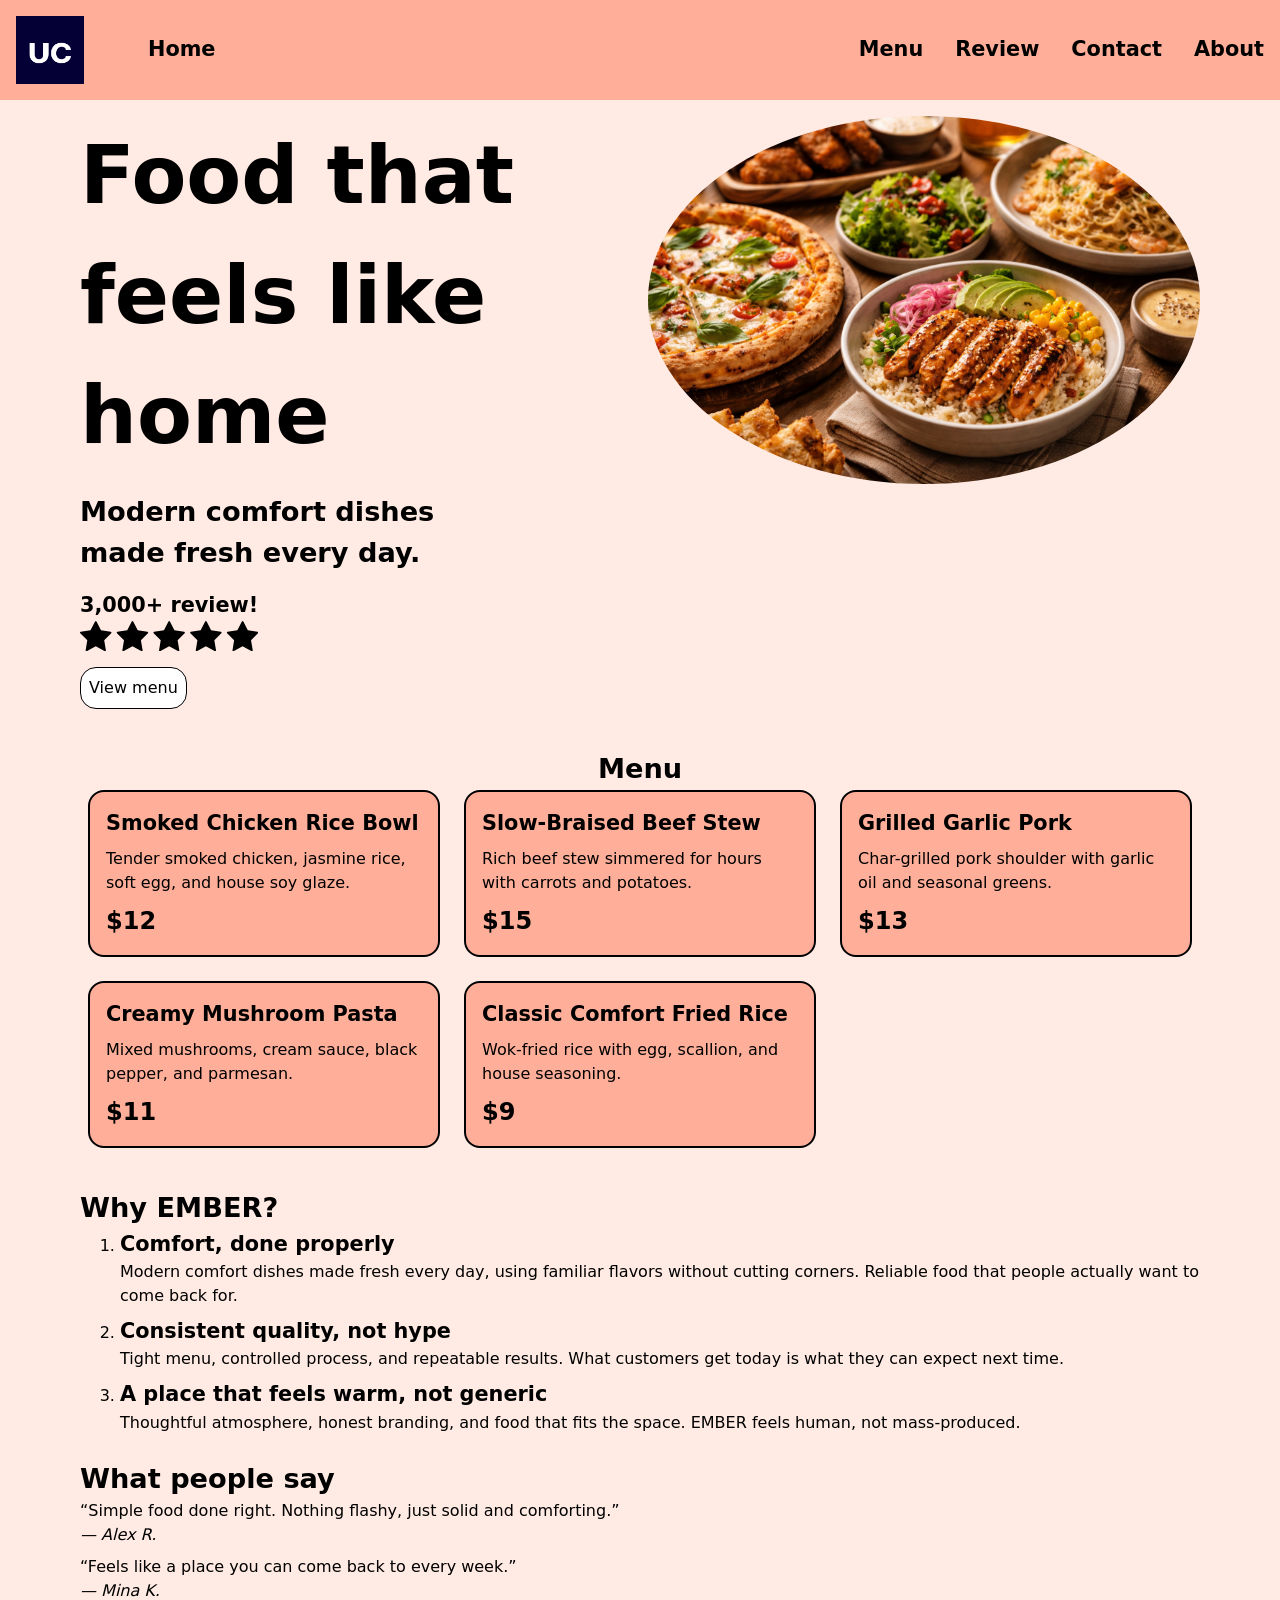
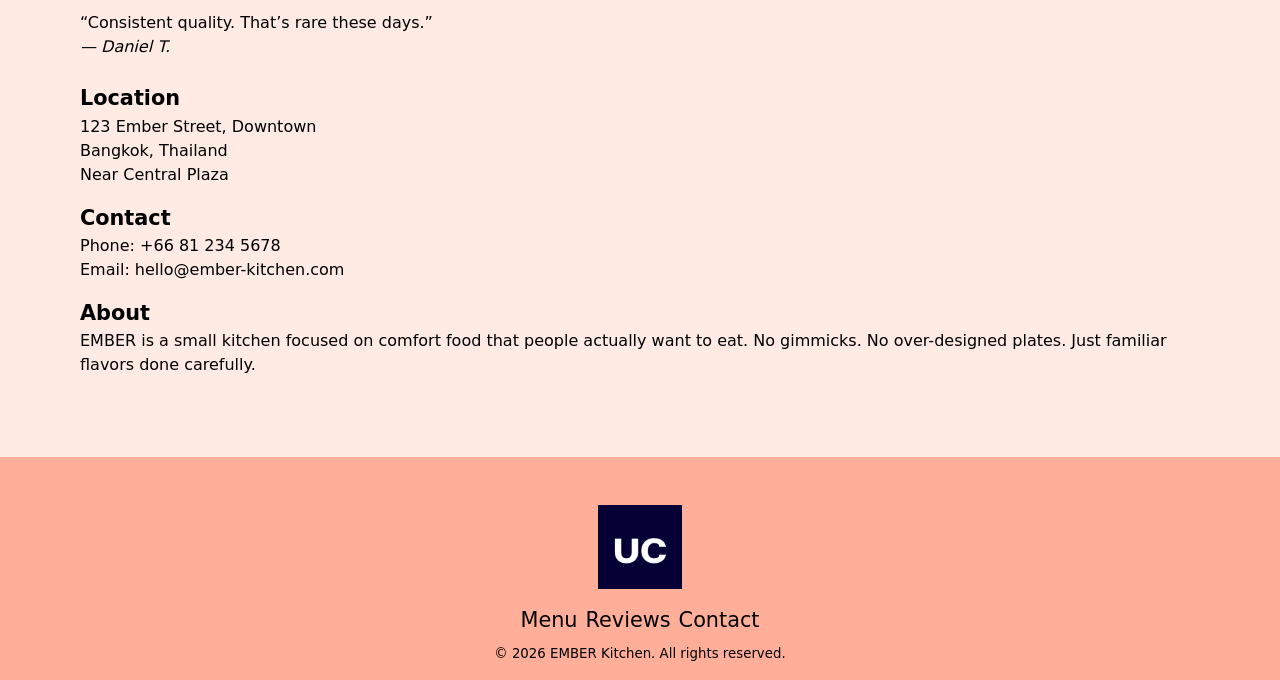
==== Ember/index.html @ 8b1e7530 "rename the folder + chnage the order" ====
<!doctype html>
<html lang="en">
  <head>
    <meta charset="UTF-8" />
    <meta name="viewport" content="width=device-width, initial-scale=1.0" />
    <link rel="stylesheet" href="./style.css" />
    <script src="./script.js" defer></script>
    <link
      rel="icon"
      type="image/x-icon"
      href="./assets/images/Ember logo with flame icon.png"
    />
    <title>Sample landing page</title>
  </head>
  <body>
    <a href="#main-content" class="skip-link">Skip to main content</a>

    <button
      class="open-sidebar-button"
      onclick="openSidebar()"
      aria-label="open the sidebar"
      aria-expanded="false"
    >
      <svg
        xmlns="http://www.w3.org/2000/svg"
        height="40px"
        viewBox="0 -960 960 960"
        width="40px"
        fill="#c9c9c9"
      >
        <path
          d="M165.13-254.62q-10.68 0-17.9-7.26-7.23-7.26-7.23-18t7.23-17.86q7.22-7.13 17.9-7.13h629.74q10.68 0 17.9 7.26 7.23 7.26 7.23 18t-7.23 17.87q-7.22 7.12-17.9 7.12H165.13Zm0-200.25q-10.68 0-17.9-7.27-7.23-7.26-7.23-17.99 0-10.74 7.23-17.87 7.22-7.13 17.9-7.13h629.74q10.68 0 17.9 7.27 7.23 7.26 7.23 17.99 0 10.74-7.23 17.87-7.22 7.13-17.9 7.13H165.13Zm0-200.26q-10.68 0-17.9-7.26-7.23-7.26-7.23-18t7.23-17.87q7.22-7.12 17.9-7.12h629.74q10.68 0 17.9 7.26 7.23 7.26 7.23 18t-7.23 17.86q-7.22 7.13-17.9 7.13H165.13Z"
        />
      </svg>
    </button>

    <header id="site-header">
      <nav>
        <ul class="nav-list">
          <li class="logo">
            <img src="./assets/images/Icon.png" alt="UmbraCode's logo" />
          </li>
          <li class="close-sidebar-li">
            <button
              class="close-sidebar-button"
              onclick="closeSidebar()"
              aria-label="close the sidebar"
            >
              <svg
                xmlns="http://www.w3.org/2000/svg"
                height="40px"
                viewBox="0 -960 960 960"
                width="40px"
                fill="#c9c9c9"
              >
                <path
                  d="m480-444.62-209.69 209.7q-7.23 7.23-17.5 7.42-10.27.19-17.89-7.42-7.61-7.62-7.61-17.7 0-10.07 7.61-17.69L444.62-480l-209.7-209.69q-7.23-7.23-7.42-17.5-.19-10.27 7.42-17.89 7.62-7.61 17.7-7.61 10.07 0 17.69 7.61L480-515.38l209.69-209.7q7.23-7.23 17.5-7.42 10.27-.19 17.89 7.42 7.61 7.62 7.61 17.7 0 10.07-7.61 17.69L515.38-480l209.7 209.69q7.23 7.23 7.42 17.5.19 10.27-7.42 17.89-7.62 7.61-17.7 7.61-10.07 0-17.69-7.61L480-444.62Z"
                />
              </svg>
            </button>
          </li>
          <li class="home link"><a href="/" aria-current="page">Home</a></li>
          <li class="link"><a href="#menu">Menu</a></li>
          <li class="link"><a href="#review">Review</a></li>
          <li class="link"><a href="#contact">Contact</a></li>
          <li class="link"><a href="#about">About</a></li>
        </ul>
      </nav>
    </header>

    <div id="overlay" onclick="closeSidebar()"></div>

    <main id="main-content">
      <section class="hero">
        <div class="hero-left">
          <h1>Food that feels like home</h1>
          <h2>Modern comfort dishes made fresh every day.</h2>
          <div class="social-proof-1">
            <h3 class="number-review">3,000+ review!</h3>
            <div class="review-star">
              <svg
                xmlns="http://www.w3.org/2000/svg"
                shape-rendering="geometricPrecision"
                text-rendering="geometricPrecision"
                image-rendering="optimizeQuality"
                fill-rule="evenodd"
                clip-rule="evenodd"
                viewBox="0 0 512 86.832"
              >
                <defs>
                  <linearGradient
                    id="prefix__a"
                    gradientUnits="userSpaceOnUse"
                    x1="45.578"
                    y1="3.495"
                    x2="45.579"
                    y2="64.504"
                  >
                    <stop offset="0" stop-color="#FFD433" />
                    <stop offset=".471" stop-color="#FABE2B" />
                    <stop offset="1" stop-color="#F4A722" />
                  </linearGradient>
                  <linearGradient
                    id="prefix__b"
                    gradientUnits="userSpaceOnUse"
                    x1="151.001"
                    y1="3.495"
                    x2="151.002"
                    y2="64.504"
                  >
                    <stop offset="0" stop-color="#FFD433" />
                    <stop offset=".471" stop-color="#FABE2B" />
                    <stop offset="1" stop-color="#F4A722" />
                  </linearGradient>
                  <linearGradient
                    id="prefix__c"
                    gradientUnits="userSpaceOnUse"
                    x1="256.423"
                    y1="3.495"
                    x2="256.425"
                    y2="64.504"
                  >
                    <stop offset="0" stop-color="#FFD433" />
                    <stop offset=".471" stop-color="#FABE2B" />
                    <stop offset="1" stop-color="#F4A722" />
                  </linearGradient>
                  <linearGradient
                    id="prefix__d"
                    gradientUnits="userSpaceOnUse"
                    x1="361.846"
                    y1="3.495"
                    x2="361.848"
                    y2="64.504"
                  >
                    <stop offset="0" stop-color="#FFD433" />
                    <stop offset=".471" stop-color="#FABE2B" />
                    <stop offset="1" stop-color="#F4A722" />
                  </linearGradient>
                  <linearGradient
                    id="prefix__e"
                    gradientUnits="userSpaceOnUse"
                    x1="467.269"
                    y1="3.495"
                    x2="467.27"
                    y2="64.504"
                  >
                    <stop offset="0" stop-color="#FFD433" />
                    <stop offset=".471" stop-color="#FABE2B" />
                    <stop offset="1" stop-color="#F4A722" />
                  </linearGradient>
                </defs>
                <path
                  fill="#F0B100"
                  fill-rule="nonzero"
                  d="M69.462 55.479l4.885 28.637a2.356 2.356 0 01-.246 1.484 2.322 2.322 0 01-3.14.955L45.278 72.818l-25.58 13.681a2.324 2.324 0 01-3.489-2.365l4.719-28.643L.737 34.906a2.31 2.31 0 01-.714-1.369 2.328 2.328 0 011.975-2.631l28.203-4.038L43.197 1.29a2.325 2.325 0 014.157-.011L60.236 26.87l28.078 4.036a2.324 2.324 0 011.337 3.923l-20.189 20.65z"
                />
                <path
                  fill="url(#prefix__a)"
                  d="M72.053 84.507L66.97 54.706l21.016-21.497L58.706 29 45.278 2.325 31.725 29 2.326 33.209l21.087 21.497-4.91 29.801 26.775-14.321z"
                />
                <path
                  fill="#F0B100"
                  fill-rule="nonzero"
                  d="M174.885 55.479l4.885 28.637a2.356 2.356 0 01-.246 1.484 2.322 2.322 0 01-3.14.955l-25.683-13.737-25.58 13.681a2.324 2.324 0 01-3.489-2.365l4.719-28.643-20.192-20.585a2.328 2.328 0 011.262-4l28.203-4.038L148.62 1.29a2.325 2.325 0 014.157-.011l12.882 25.591 28.077 4.036a2.324 2.324 0 011.338 3.923l-20.189 20.65z"
                />
                <path
                  fill="url(#prefix__b)"
                  d="M177.476 84.507l-5.083-29.801 21.016-21.497L164.128 29 150.701 2.325 137.149 29l-29.4 4.209 21.087 21.497-4.911 29.801 26.776-14.321z"
                />
                <path
                  fill="#F0B100"
                  fill-rule="nonzero"
                  d="M280.308 55.479l4.885 28.637a2.363 2.363 0 01-.246 1.484 2.322 2.322 0 01-3.14.955l-25.683-13.737-25.58 13.681a2.325 2.325 0 01-3.49-2.365l4.72-28.643-20.192-20.585a2.328 2.328 0 011.262-4l28.203-4.038L254.043 1.29a2.325 2.325 0 014.157-.011l12.881 25.591 28.078 4.036a2.324 2.324 0 011.338 3.923l-20.189 20.65z"
                />
                <path
                  fill="url(#prefix__c)"
                  d="M282.899 84.507l-5.083-29.801 21.016-21.497L269.551 29 256.124 2.325 242.571 29l-29.399 4.209 21.087 21.497-4.91 29.801 26.775-14.321z"
                />
                <path
                  fill="#F0B100"
                  fill-rule="nonzero"
                  d="M385.731 55.479l4.885 28.637a2.363 2.363 0 01-.247 1.484 2.321 2.321 0 01-3.14.955l-25.682-13.737-25.58 13.681a2.326 2.326 0 01-3.49-2.365l4.72-28.643-20.192-20.585a2.328 2.328 0 011.262-4l28.203-4.038L359.466 1.29a2.324 2.324 0 014.156-.011l12.883 25.591 28.077 4.036a2.324 2.324 0 011.338 3.923l-20.189 20.65z"
                />
                <path
                  fill="url(#prefix__d)"
                  d="M388.322 84.507l-5.083-29.801 21.016-21.497L374.974 29 361.547 2.325 347.994 29l-29.399 4.209 21.087 21.497-4.911 29.801 26.776-14.321z"
                />
                <path
                  fill="#F0B100"
                  fill-rule="nonzero"
                  d="M491.153 55.479l4.885 28.637a2.356 2.356 0 01-.246 1.484 2.322 2.322 0 01-3.14.955l-25.683-13.737-25.58 13.681a2.324 2.324 0 01-3.489-2.365l4.719-28.643-20.192-20.585a2.328 2.328 0 011.262-4l28.203-4.038L464.888 1.29a2.325 2.325 0 014.157-.011l12.882 25.591 28.077 4.036a2.324 2.324 0 011.338 3.923l-20.189 20.65z"
                />
                <path
                  fill="url(#prefix__e)"
                  d="M493.744 84.507l-5.083-29.801 21.016-21.497L480.396 29 466.969 2.325 453.417 29l-29.4 4.209 21.087 21.497-4.911 29.801 26.776-14.321z"
                />
              </svg>
            </div>
          </div>
          <a class="cta" href="#menu">View menu</a>
        </div>
        <div class="hero-right">
          <img
            src="./assets/images/Comfort food feast on rustic table.png"
            alt="Assorted comfort dishes served at EMBER Kitchen"
          />
        </div>
      </section>

      <section class="menu" id="menu">
        <h2>Menu</h2>
        <div class="menu-grid">
          <article class="menu-item">
            <h3>Smoked Chicken Rice Bowl</h3>
            <p>
              Tender smoked chicken, jasmine rice, soft egg, and house soy
              glaze.
            </p>
            <span class="price">$12</span>
          </article>

          <article class="menu-item">
            <h3>Slow-Braised Beef Stew</h3>
            <p>Rich beef stew simmered for hours with carrots and potatoes.</p>
            <span class="price">$15</span>
          </article>

          <article class="menu-item">
            <h3>Grilled Garlic Pork</h3>
            <p>
              Char-grilled pork shoulder with garlic oil and seasonal greens.
            </p>
            <span class="price">$13</span>
          </article>

          <article class="menu-item">
            <h3>Creamy Mushroom Pasta</h3>
            <p>Mixed mushrooms, cream sauce, black pepper, and parmesan.</p>
            <span class="price">$11</span>
          </article>

          <article class="menu-item">
            <h3>Classic Comfort Fried Rice</h3>
            <p>Wok-fried rice with egg, scallion, and house seasoning.</p>
            <span class="price">$9</span>
          </article>
        </div>
      </section>

      <section class="features">
        <article>
          <h2>Why EMBER?</h2>
          <ol>
            <li>
              <h3>Comfort, done properly</h3>
              <p>
                Modern comfort dishes made fresh every day, using familiar
                flavors without cutting corners. Reliable food that people
                actually want to come back for.
              </p>
            </li>
            <li>
              <h3>Consistent quality, not hype</h3>
              <p>
                Tight menu, controlled process, and repeatable results. What
                customers get today is what they can expect next time.
              </p>
            </li>
            <li>
              <h3>A place that feels warm, not generic</h3>
              <p>
                Thoughtful atmosphere, honest branding, and food that fits the
                space. EMBER feels human, not mass-produced.
              </p>
            </li>
          </ol>
        </article>

        <section class="social-proof-2" id="review">
          <h2>What people say</h2>

          <div class="reviews">
            <blockquote>
              <p>
                “Simple food done right. Nothing flashy, just solid and
                comforting.”
              </p>
              <cite>— Alex R.</cite>
            </blockquote>

            <blockquote>
              <p>“Feels like a place you can come back to every week.”</p>
              <cite>— Mina K.</cite>
            </blockquote>

            <blockquote>
              <p>“Consistent quality. That’s rare these days.”</p>
              <cite>— Daniel T.</cite>
            </blockquote>
          </div>
        </section>

        <section class="more-details">
          <section id="location">
            <h3>Location</h3>
            <p>123 Ember Street, Downtown</p>
            <p>Bangkok, Thailand</p>
            <p>Near Central Plaza</p>
          </section>

          <section id="contact">
            <h3>Contact</h3>
            <p>Phone: +66 81 234 5678</p>
            <p>Email: hello@ember-kitchen.com</p>
          </section>

          <section id="about">
            <h3>About</h3>
            <p>
              EMBER is a small kitchen focused on comfort food that people
              actually want to eat. No gimmicks. No over-designed plates. Just
              familiar flavors done carefully.
            </p>
          </section>
        </section>
      </section>
    </main>

    <footer>
      <div class="footer-content">
        <div class="logo"><img src="./assets/images/Icon.png" /></div>
        <nav>
          <a href="#menu">Menu</a>
          <a href="#review">Reviews</a>
          <a href="#contact">Contact</a>
        </nav>
        <small>© 2026 EMBER Kitchen. All rights reserved.</small>
      </div>
    </footer>
  </body>
</html>
---- Ember/style.css ----
*,
*::before,
*::after {
  box-sizing: border-box;
}

*:not(dialog) {
  margin: 0;
}

@media (prefers-reduced-motion: no-preference) {
  html {
    interpolate-size: allow-keywords;
  }
}

body {
  line-height: 1.5;
  -webkit-font-smoothing: antialiased;
}

img,
picture,
video,
canvas,
svg {
  display: block;
  max-width: 100%;
}

input,
button,
textarea,
select {
  font: inherit;
}

p,
h1,
h2,
h3,
h4,
h5,
h6 {
  overflow-wrap: break-word;
}

p {
  text-wrap: pretty;
}
h1,
h2,
h3,
h4,
h5,
h6 {
  text-wrap: balance;
}

#root,
#__next {
  isolation: isolate;
}

@media (prefers-reduced-motion: reduce) {
  * {
    transition: none !important;
    animation: none !important;
  }
}

:root {
  --color-text: black;
  --color-element-bg: rgb(255, 175, 153);
  --color-body-bg: rgb(255, 235, 227);
  --color-cta-bg: rgb(255, 255, 255);
  --color-hover: rgb(255, 235, 227);
  --color-focus: orange;
  --color-border: black;
  --color-box-shadow-hover: black;

  --star-brightness: 0;

  --space-1: 0.5rem;
  --space-2: 1rem;
  --space-3: 1.5rem;
  --space-4: 2.5rem;
  --space-5: 4rem;
  --header-height: 120px;
  --image-size: 150px;
}

h1 {
  font-size: clamp(2rem, calc(6.5vw + 0.5rem), 5rem);
}

h2 {
  font-size: clamp(1.5rem, calc(1.5vw + 0.5rem), 2.5rem);
}

h3 {
  font-size: clamp(1.25rem, calc(1vw + 0.5rem), 1.75rem);
}

p {
  font-size: 1rem;
}

a {
  color: var(--color-text);
  text-decoration: none;
}

nav a {
  font-size: clamp(1.25rem, calc(1vw + 0.5rem), 1.75rem);
}

ul {
  list-style: none;
}

html {
  font-size: 100%;
  font-family:
    system-ui,
    -apple-system,
    sans-serif;
  font-weight: normal;
  font-style: normal;
}

body {
  background-color: var(--color-body-bg);
  color: var(--color-text);
  min-height: 100vh;
  max-width: 100vw;
}

header {
  background-color: var(--color-element-bg);
  width: min(15rem, 100%);
  height: 100dvh;
  position: fixed;
  top: 0;
  right: -100%;
  z-index: 10;
  transition: right 250ms ease;
}

header.show {
  right: 0;
}

main {
  width: 100%;
  display: flex;
  flex-direction: column;
  align-items: center;
  justify-content: flex-start;
  padding: var(--space-2);
}

.logo {
  width: 100px;
  padding: var(--space-1);
}

.logo img {
  width: 100%;
  height: auto;
}

header button {
  background-color: transparent;
  border: 0rem;
  font-size: 2rem;
}

nav {
  display: flex;
  flex-direction: column;
  align-items: stretch;
  justify-content: space-between;
}

.nav-list {
  display: flex;
  flex-direction: column;
  padding: 0px;
  font-weight: bold;
  justify-content: flex-start;
  align-items: stretch;
}

.nav-list .home {
  margin-right: unset;
}

.nav-list li {
  display: flex;
  align-items: center;
  padding: var(--space-2) var(--space-2);
  color: var(--color-text);
  transition: background-color 150ms ease 50ms;
}

.nav-list li.link:hover {
  background-color: var(--color-hover);
}

.hero {
  max-width: 100%;
  height: auto;
  display: flex;
  flex-direction: column;
  margin: var(--space-2);
  gap: var(--space-2);
}

.hero-left {
  display: flex;
  flex-direction: column;
  align-items: flex-start;
  gap: var(--space-2);
}

.social-proof-1 {
  display: flex;
  flex-direction: column;
}

.review-star {
  display: flex;
}

.review-star p {
  margin-right: var(--space-2);
}

.review-star svg {
  filter: brightness(var(--star-brightness));
}

.cta {
  background-color: var(--color-cta-bg);
  border-radius: var(--space-2);
  border: 0.1rem solid black;
  padding: var(--space-1);
  align-self: flex-start;
  transition:
    box-shadow 150ms ease,
    background-color 150ms ease;
}

.cta:hover {
  background-color: var(--color-hover);
  box-shadow: 0 0rem 1rem var(--color-box-shadow-hover);
}

.cta:active {
  box-shadow: 0 0rem 0.1rem var(--color-box-shadow-hover);
}

.hero img {
  margin-right: auto;
  margin-left: auto;
  max-width: 100%;
  object-fit: cover;
  clip-path: ellipse();
}

.menu h2 {
  text-align: center;
}

.skip-link {
  opacity: 0;
  pointer-events: none;
  position: absolute;
  top: 10px;
  left: 10px;
  z-index: 1000;
  background-color: blue;
  padding: var(--space-1) var(--space-2);
  border-radius: var(--space-1);
}

.skip-link:focus {
  opacity: 1;
  pointer-events: auto;
  outline: 3px solid var(--color-focus);
}

.open-sidebar-button {
  background-color: transparent;
  position: fixed;
  top: 0;
  right: 0;
  border: 0;
}

#overlay {
  position: fixed;
  inset: 0;
  z-index: 9;
  display: none;
}

header.show ~ #overlay {
  display: block;
}

section.menu {
  display: flex;
  flex-direction: column;
  padding: var(--space-3);
}

.menu-grid {
  display: grid;
  grid-template-columns: 1fr;
  gap: var(--space-2);
}

.menu-grid article {
  display: flex;
  flex-direction: column;
  gap: var(--space-1);
  background-color: var(--color-element-bg);
  padding: var(--space-2);
  border-radius: var(--space-2);
  border: 0.15rem solid var(--color-border);
}

.menu-grid article span {
  font-weight: bold;
  font-size: 1.5rem;
}

.features {
  display: flex;
  flex-direction: column;
  gap: var(--space-3);
  padding: var(--space-2);
}

.features article ol {
  display: flex;
  flex-direction: column;
  gap: var(--space-1);
}

.social-proof-2 {
  display: flex;
  flex-direction: column;
}

.social-proof-2 .reviews {
  display: flex;
  flex-direction: column;
  gap: var(--space-1);
}

.more-details {
  display: flex;
  flex-direction: column;
  gap: var(--space-2);
}

footer {
  background-color: var(--color-element-bg);
  padding: var(--space-2);
  padding-top: var(--space-4);
}

.footer-content {
  display: flex;
  flex-direction: column;
  align-items: center;
  gap: var(--space-1);
}

footer nav {
  display: flex;
  flex-direction: row;
  gap: var(--space-1);
}

@media (min-width: 769px) {
  main {
    padding: var(--space-5);
    padding-top: 100px;
  }

  main .hero {
    max-width: 100%;
    height: auto;
    display: grid;
    grid-template-columns: 1fr 1fr;
    margin: var(--space-2);
    gap: var(--space-2);
  }

  header {
    width: 100%;
    height: auto;
    right: 0;
  }

  .nav-list {
    flex-direction: row;
  }

  .nav-list .home {
    margin-right: auto;
  }

  .open-sidebar-button,
  .close-sidebar-li,
  .close-sidebar-button {
    display: none;
  }

  .menu-grid {
    grid-template-columns: 1fr 1fr;
    gap: var(--space-3);
  }
}

@media (min-width: 1025px) {
  .menu-grid {
    grid-template-columns: 1fr 1fr 1fr;
    gap: var(--space-3);
  }
}

@media (min-width: 1440px) {
  :root {
    font-size: 16px;
  }
}
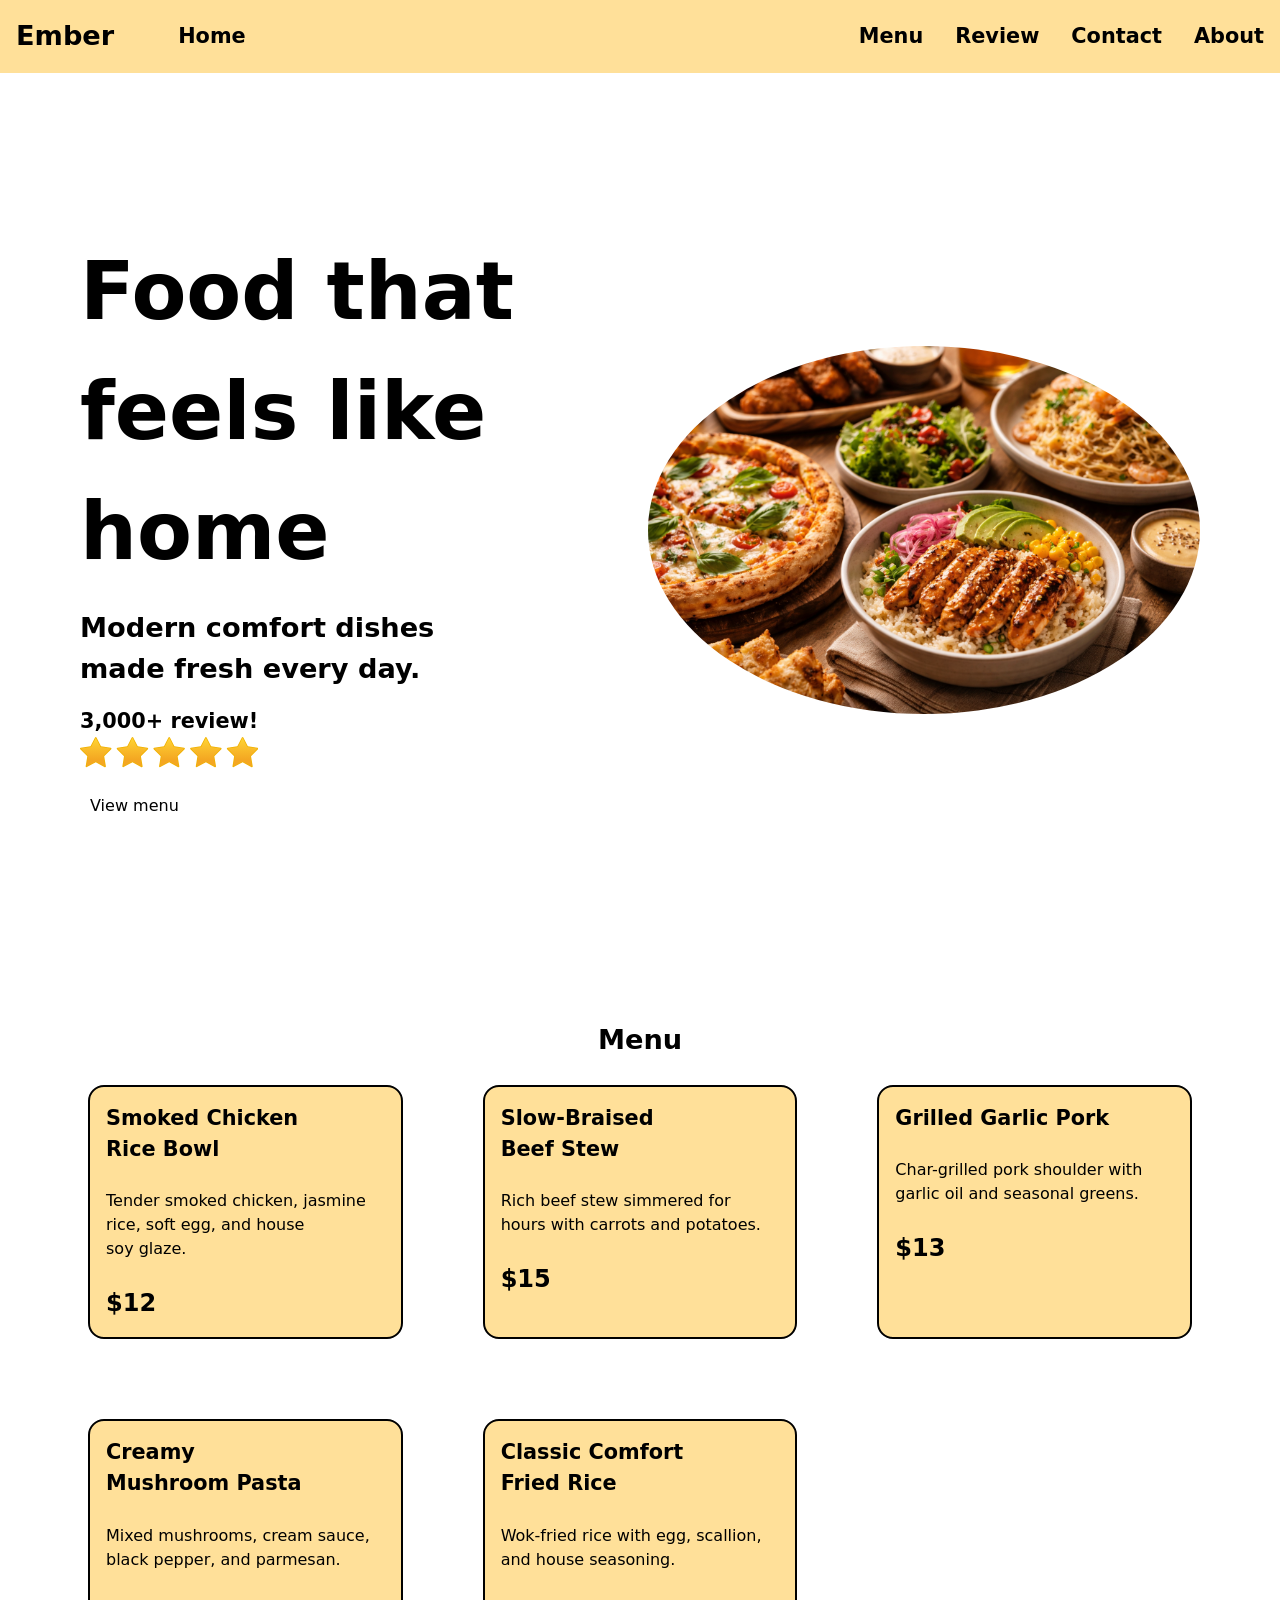
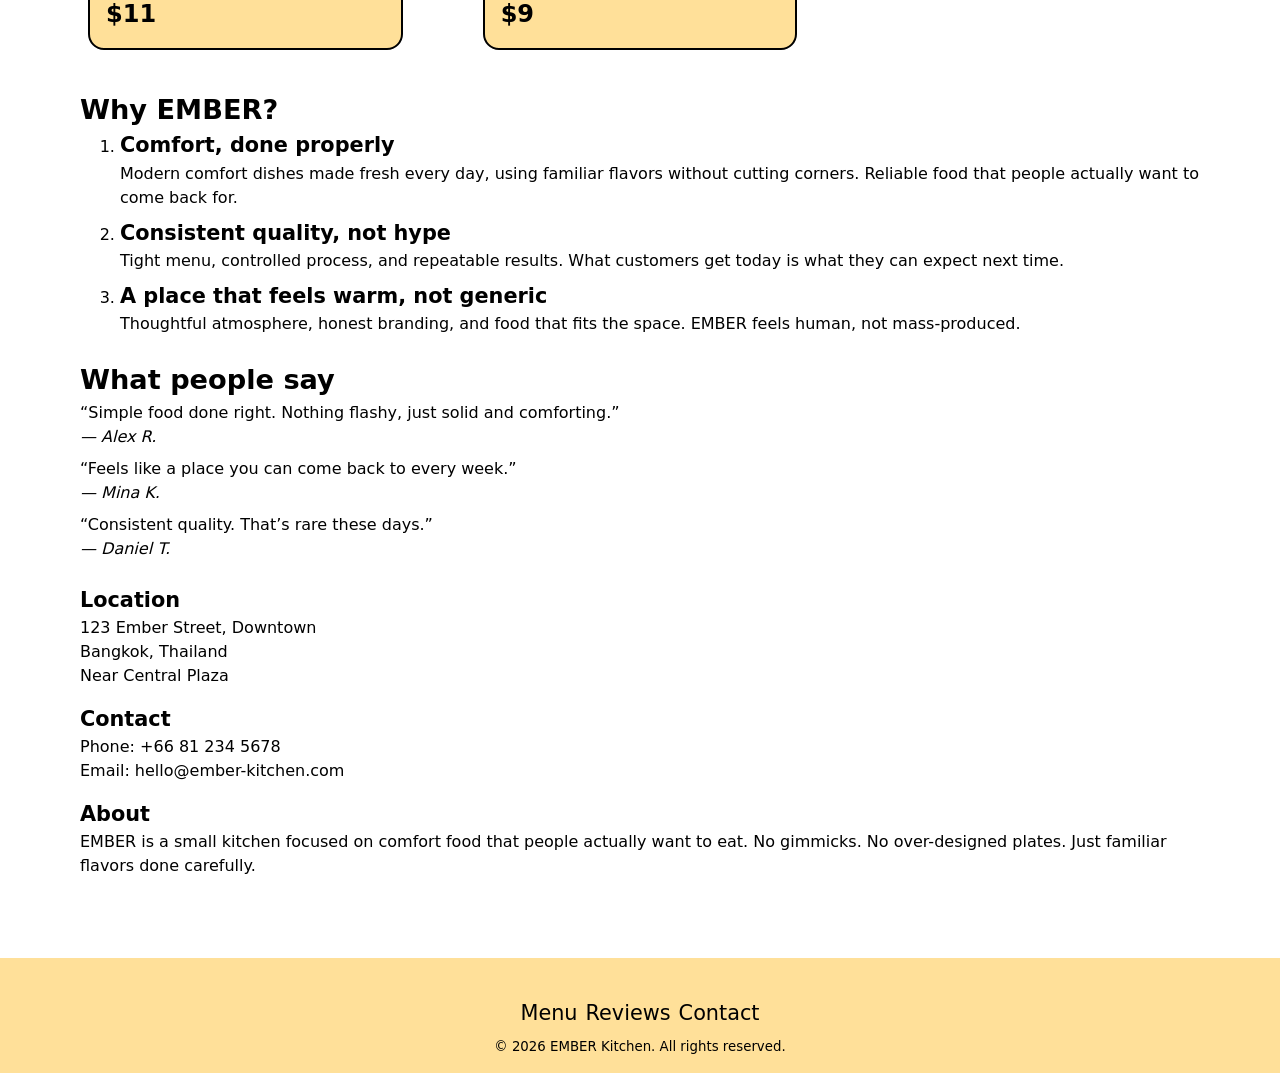
==== commit 486018e9: "polishment before displaying on Fastwork" ====
--- a/Ember/index.html
+++ b/Ember/index.html
@@ -17,7 +17,6 @@
 
     <button
       class="open-sidebar-button"
-      onclick="openSidebar()"
       aria-label="open the sidebar"
       aria-expanded="false"
     >
@@ -37,15 +36,11 @@
     <header id="site-header">
       <nav>
         <ul class="nav-list">
-          <li class="logo">
-            <img src="./assets/images/Icon.png" alt="UmbraCode's logo" />
+          <li>
+            <span class="logo">Ember</span>
           </li>
           <li class="close-sidebar-li">
-            <button
-              class="close-sidebar-button"
-              onclick="closeSidebar()"
-              aria-label="close the sidebar"
-            >
+            <button class="close-sidebar-button" aria-label="close the sidebar">
               <svg
                 xmlns="http://www.w3.org/2000/svg"
                 height="40px"
@@ -68,7 +63,7 @@
       </nav>
     </header>
 
-    <div id="overlay" onclick="closeSidebar()"></div>
+    <div id="overlay"></div>
 
     <main id="main-content">
       <section class="hero">
@@ -328,7 +323,6 @@
 
     <footer>
       <div class="footer-content">
-        <div class="logo"><img src="./assets/images/Icon.png" /></div>
         <nav>
           <a href="#menu">Menu</a>
           <a href="#review">Reviews</a>
--- a/Ember/style.css
+++ b/Ember/style.css
@@ -71,30 +71,30 @@
 
 :root {
   --color-text: black;
-  --color-element-bg: rgb(255, 175, 153);
-  --color-body-bg: rgb(255, 235, 227);
-  --color-cta-bg: rgb(255, 255, 255);
-  --color-hover: rgb(255, 235, 227);
+  --color-element-bg: rgb(255, 224, 153);
+  --color-body-bg: rgb(255, 255, 255);
+  --color-cta-bg: transparent;
   --color-focus: orange;
   --color-border: black;
   --color-box-shadow-hover: black;
 
-  --star-brightness: 0;
+  --star-brightness: 1;
 
   --space-1: 0.5rem;
   --space-2: 1rem;
   --space-3: 1.5rem;
   --space-4: 2.5rem;
   --space-5: 4rem;
-  --header-height: 120px;
   --image-size: 150px;
 }
 
 h1 {
   font-size: clamp(2rem, calc(6.5vw + 0.5rem), 5rem);
-}
-
-h2 {
+  color: rgb(0, 0, 0);
+}
+
+h2,
+span.logo {
   font-size: clamp(1.5rem, calc(1.5vw + 0.5rem), 2.5rem);
 }
 
@@ -160,16 +160,6 @@
   padding: var(--space-2);
 }
 
-.logo {
-  width: 100px;
-  padding: var(--space-1);
-}
-
-.logo img {
-  width: 100%;
-  height: auto;
-}
-
 header button {
   background-color: transparent;
   border: 0rem;
@@ -205,16 +195,17 @@
 }
 
 .nav-list li.link:hover {
-  background-color: var(--color-hover);
+  background-color: var(--color-body-bg);
 }
 
 .hero {
   max-width: 100%;
-  height: auto;
+  height: 100vh;
   display: flex;
   flex-direction: column;
   margin: var(--space-2);
   gap: var(--space-2);
+  justify-content: center;
 }
 
 .hero-left {
@@ -239,26 +230,27 @@
 
 .review-star svg {
   filter: brightness(var(--star-brightness));
+}
+
+button svg {
+  filter: brightness(0);
 }
 
 .cta {
   background-color: var(--color-cta-bg);
   border-radius: var(--space-2);
-  border: 0.1rem solid black;
+  border: 0.15rem solid var(--color-cta-bg);
   padding: var(--space-1);
   align-self: flex-start;
-  transition:
-    box-shadow 150ms ease,
-    background-color 150ms ease;
+  transition: box-shadow 150ms ease;
 }
 
 .cta:hover {
-  background-color: var(--color-hover);
-  box-shadow: 0 0rem 1rem var(--color-box-shadow-hover);
+  box-shadow: 0 0.15em 0.5rem var(--color-box-shadow-hover);
 }
 
 .cta:active {
-  box-shadow: 0 0rem 0.1rem var(--color-box-shadow-hover);
+  box-shadow: 0 0rem 0.25rem var(--color-box-shadow-hover);
 }
 
 .hero img {
@@ -280,7 +272,7 @@
   top: 10px;
   left: 10px;
   z-index: 1000;
-  background-color: blue;
+  background-color: transparent;
   padding: var(--space-1) var(--space-2);
   border-radius: var(--space-1);
 }
@@ -294,8 +286,8 @@
 .open-sidebar-button {
   background-color: transparent;
   position: fixed;
-  top: 0;
-  right: 0;
+  top: 10px;
+  right: 10px;
   border: 0;
 }
 
@@ -314,6 +306,7 @@
   display: flex;
   flex-direction: column;
   padding: var(--space-3);
+  gap: var(--space-1);
 }
 
 .menu-grid {
@@ -389,16 +382,16 @@
 @media (min-width: 769px) {
   main {
     padding: var(--space-5);
-    padding-top: 100px;
   }
 
   main .hero {
     max-width: 100%;
-    height: auto;
+    height: 100vh;
     display: grid;
     grid-template-columns: 1fr 1fr;
     margin: var(--space-2);
     gap: var(--space-2);
+    align-items: center;
   }
 
   header {
@@ -421,8 +414,16 @@
     display: none;
   }
 
+  section.menu {
+    gap: var(--space-3);
+  }
+
   .menu-grid {
     grid-template-columns: 1fr 1fr;
+    gap: var(--space-4);
+  }
+
+  .menu-grid article {
     gap: var(--space-3);
   }
 }
@@ -430,12 +431,6 @@
 @media (min-width: 1025px) {
   .menu-grid {
     grid-template-columns: 1fr 1fr 1fr;
-    gap: var(--space-3);
-  }
-}
-
-@media (min-width: 1440px) {
-  :root {
-    font-size: 16px;
-  }
-}
+    gap: 5rem;
+  }
+}
